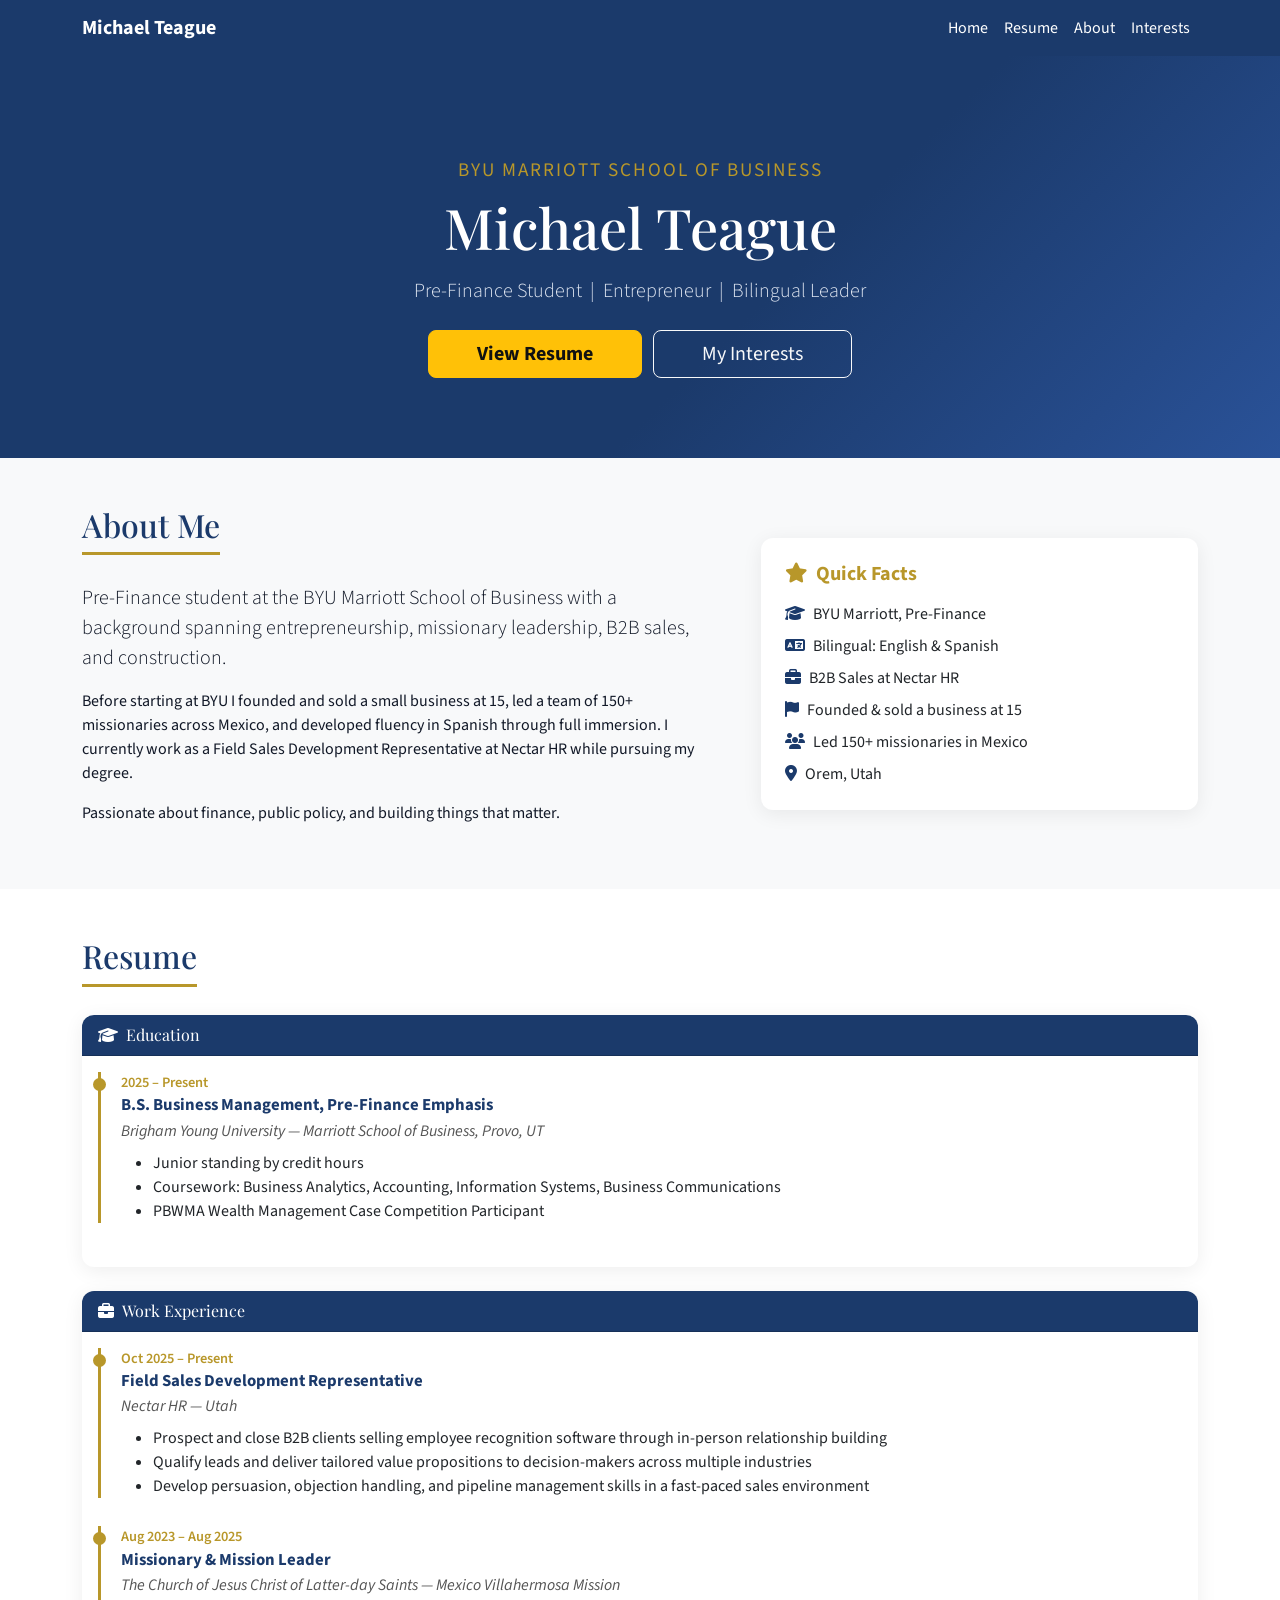
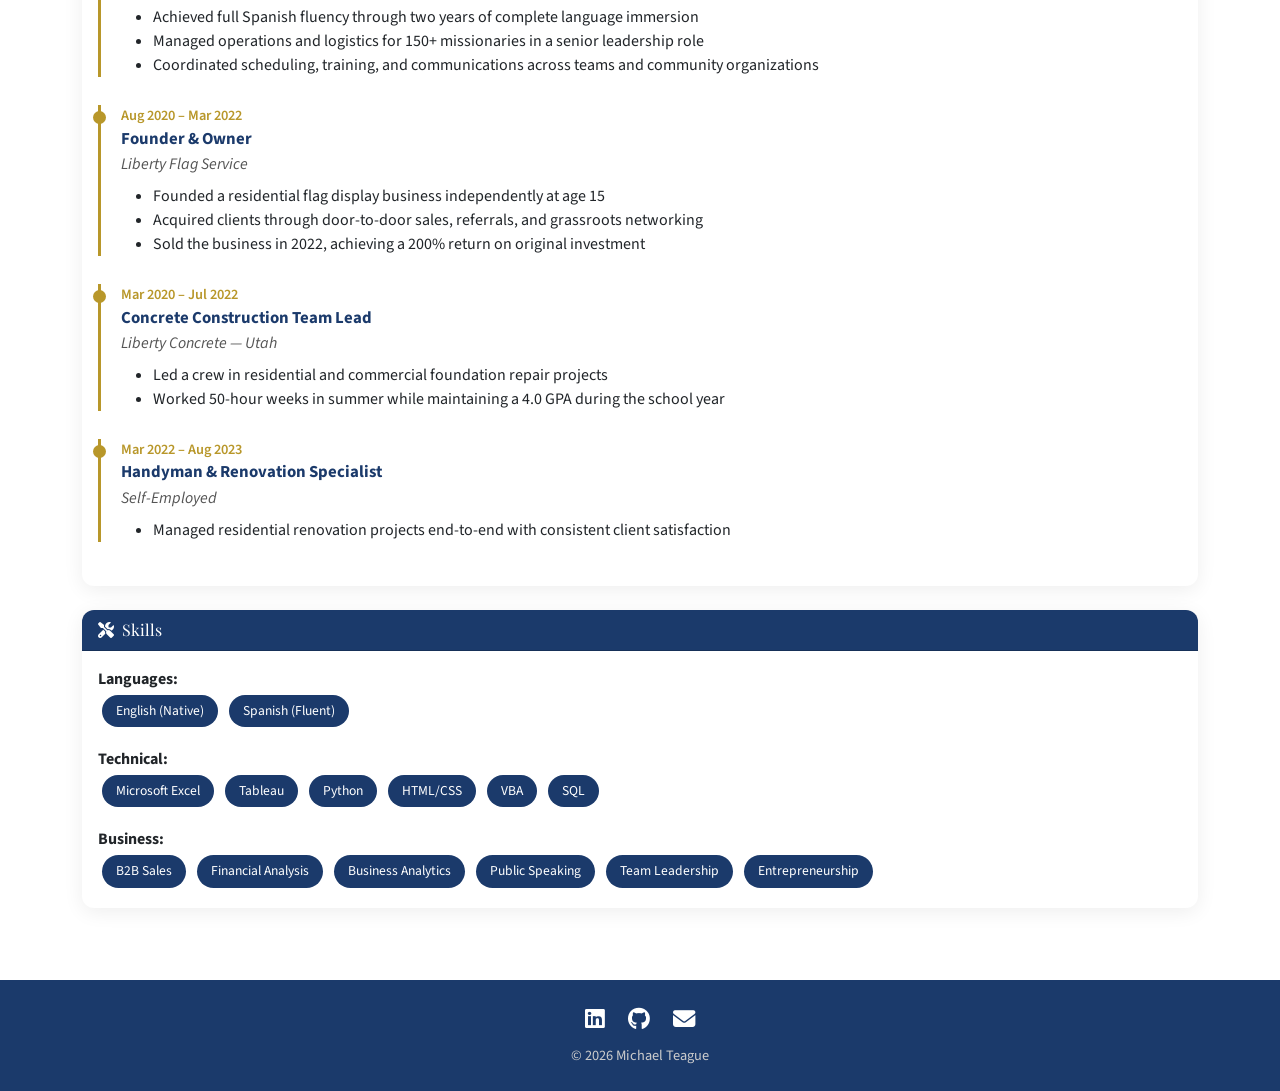
==== index.html @ 3555f316 "Add files via upload" ====
<!DOCTYPE html>
<html lang="en">
<head>
  <meta charset="UTF-8"/>
  <meta name="viewport" content="width=device-width,initial-scale=1.0"/>
  <title>Michael Teague</title>
  <link rel="stylesheet" href="https://cdn.jsdelivr.net/npm/bootstrap@5.3.2/dist/css/bootstrap.min.css"/>
  <link rel="stylesheet" href="https://cdnjs.cloudflare.com/ajax/libs/font-awesome/6.5.0/css/all.min.css"/>
  <link href="https://fonts.googleapis.com/css2?family=Playfair+Display:wght@600;700&family=Source+Sans+3:wght@300;400;600&display=swap" rel="stylesheet"/>
  <style>
    :root{--navy:#1B3A6B;--gold:#B8972A;--dark:#111827;}
    body{font-family:'Source Sans 3',sans-serif;color:var(--dark);}
    .navbar{background-color:var(--navy)!important;}
    .navbar-brand,.nav-link{color:#fff!important;}
    .nav-link:hover{color:var(--gold)!important;}
    .hero{background:linear-gradient(135deg,var(--navy) 60%,#2a5298 100%);color:white;padding:100px 0 80px;}
    .hero h1{font-family:'Playfair Display',serif;font-size:3.5rem;}
    .hero .subtitle{color:var(--gold);font-size:1.2rem;letter-spacing:2px;text-transform:uppercase;}
    .section-title{font-family:'Playfair Display',serif;color:var(--navy);border-bottom:3px solid var(--gold);padding-bottom:8px;margin-bottom:28px;display:inline-block;}
    .card{border:none;box-shadow:0 4px 20px rgba(0,0,0,.07);border-radius:12px;transition:transform .2s;}
    .card:hover{transform:translateY(-4px);}
    .card-header{background-color:var(--navy);color:white;font-family:'Playfair Display',serif;border-radius:12px 12px 0 0!important;}
    .badge-skill{background-color:var(--navy);color:white;padding:6px 14px;border-radius:20px;font-size:.85rem;display:inline-block;margin:4px;}
    .gold-accent{color:var(--gold);}
    .timeline-item{border-left:3px solid var(--gold);padding-left:20px;margin-bottom:28px;position:relative;}
    .timeline-item::before{content:'';position:absolute;left:-8px;top:6px;width:13px;height:13px;background:var(--gold);border-radius:50%;}
    .timeline-date{color:var(--gold);font-weight:600;font-size:.9rem;}
    .timeline-title{font-weight:700;color:var(--navy);font-size:1.05rem;}
    .timeline-org{color:#555;font-style:italic;}
    footer{background-color:var(--navy);color:#ccc;}
    .social-icon{font-size:1.4rem;margin:0 10px;color:white;transition:color .2s;text-decoration:none;}
    .social-icon:hover{color:var(--gold);}
  </style>
</head>
<body>
<nav class="navbar navbar-expand-lg navbar-dark sticky-top">
  <div class="container">
    <a class="navbar-brand fw-bold" href="index.html">Michael Teague</a>
    <button class="navbar-toggler" type="button" data-bs-toggle="collapse" data-bs-target="#navbarNav">
      <span class="navbar-toggler-icon"></span>
    </button>
    <div class="collapse navbar-collapse" id="navbarNav">
      <ul class="navbar-nav ms-auto">
        <li class="nav-item"><a class="nav-link" href="index.html">Home</a></li>
        <li class="nav-item"><a class="nav-link" href="#resume">Resume</a></li>
        <li class="nav-item"><a class="nav-link" href="#about">About</a></li>
        <li class="nav-item"><a class="nav-link" href="scratch.html">Interests</a></li>
      </ul>
    </div>
  </div>
</nav>

<section class="hero text-center">
  <div class="container">
    <p class="subtitle mb-2">BYU Marriott School of Business</p>
    <h1 class="mb-3">Michael Teague</h1>
    <p class="lead mb-4" style="color:#dde4f0;">Pre-Finance Student &nbsp;|&nbsp; Entrepreneur &nbsp;|&nbsp; Bilingual Leader</p>
    <a href="#resume" class="btn btn-warning btn-lg fw-bold px-5 me-2" style="color:#111;">View Resume</a>
    <a href="scratch.html" class="btn btn-outline-light btn-lg px-5">My Interests</a>
  </div>
</section>

<section class="py-5 bg-light" id="about">
  <div class="container">
    <div class="row align-items-center g-5">
      <div class="col-md-7">
        <h2 class="section-title">About Me</h2>
        <p class="lead">Pre-Finance student at the BYU Marriott School of Business with a background spanning entrepreneurship, missionary leadership, B2B sales, and construction.</p>
        <p>Before starting at BYU I founded and sold a small business at 15, led a team of 150+ missionaries across Mexico, and developed fluency in Spanish through full immersion. I currently work as a Field Sales Development Representative at Nectar HR while pursuing my degree.</p>
        <p>Passionate about finance, public policy, and building things that matter.</p>
      </div>
      <div class="col-md-5">
        <div class="card p-4">
          <h5 class="gold-accent fw-bold mb-3"><i class="fas fa-star me-2"></i>Quick Facts</h5>
          <ul class="list-unstyled mb-0">
            <li class="mb-2"><i class="fas fa-graduation-cap me-2" style="color:var(--navy)"></i>BYU Marriott, Pre-Finance</li>
            <li class="mb-2"><i class="fas fa-language me-2" style="color:var(--navy)"></i>Bilingual: English &amp; Spanish</li>
            <li class="mb-2"><i class="fas fa-briefcase me-2" style="color:var(--navy)"></i>B2B Sales at Nectar HR</li>
            <li class="mb-2"><i class="fas fa-flag me-2" style="color:var(--navy)"></i>Founded &amp; sold a business at 15</li>
            <li class="mb-2"><i class="fas fa-users me-2" style="color:var(--navy)"></i>Led 150+ missionaries in Mexico</li>
            <li><i class="fas fa-map-marker-alt me-2" style="color:var(--navy)"></i>Orem, Utah</li>
          </ul>
        </div>
      </div>
    </div>
  </div>
</section>

<section class="py-5" id="resume">
  <div class="container">
    <h2 class="section-title">Resume</h2>
    <div class="card mb-4">
      <div class="card-header"><i class="fas fa-graduation-cap me-2"></i>Education</div>
      <div class="card-body">
        <div class="timeline-item">
          <div class="timeline-date">2025 – Present</div>
          <div class="timeline-title">B.S. Business Management, Pre-Finance Emphasis</div>
          <div class="timeline-org">Brigham Young University — Marriott School of Business, Provo, UT</div>
          <ul class="mt-2">
            <li>Junior standing by credit hours</li>
            <li>Coursework: Business Analytics, Accounting, Information Systems, Business Communications</li>
            <li>PBWMA Wealth Management Case Competition Participant</li>
          </ul>
        </div>
      </div>
    </div>
    <div class="card mb-4">
      <div class="card-header"><i class="fas fa-briefcase me-2"></i>Work Experience</div>
      <div class="card-body">
        <div class="timeline-item">
          <div class="timeline-date">Oct 2025 – Present</div>
          <div class="timeline-title">Field Sales Development Representative</div>
          <div class="timeline-org">Nectar HR — Utah</div>
          <ul class="mt-2">
            <li>Prospect and close B2B clients selling employee recognition software through in-person relationship building</li>
            <li>Qualify leads and deliver tailored value propositions to decision-makers across multiple industries</li>
            <li>Develop persuasion, objection handling, and pipeline management skills in a fast-paced sales environment</li>
          </ul>
        </div>
        <div class="timeline-item">
          <div class="timeline-date">Aug 2023 – Aug 2025</div>
          <div class="timeline-title">Missionary &amp; Mission Leader</div>
          <div class="timeline-org">The Church of Jesus Christ of Latter-day Saints — Mexico Villahermosa Mission</div>
          <ul class="mt-2">
            <li>Achieved full Spanish fluency through two years of complete language immersion</li>
            <li>Managed operations and logistics for 150+ missionaries in a senior leadership role</li>
            <li>Coordinated scheduling, training, and communications across teams and community organizations</li>
          </ul>
        </div>
        <div class="timeline-item">
          <div class="timeline-date">Aug 2020 – Mar 2022</div>
          <div class="timeline-title">Founder &amp; Owner</div>
          <div class="timeline-org">Liberty Flag Service</div>
          <ul class="mt-2">
            <li>Founded a residential flag display business independently at age 15</li>
            <li>Acquired clients through door-to-door sales, referrals, and grassroots networking</li>
            <li>Sold the business in 2022, achieving a 200% return on original investment</li>
          </ul>
        </div>
        <div class="timeline-item">
          <div class="timeline-date">Mar 2020 – Jul 2022</div>
          <div class="timeline-title">Concrete Construction Team Lead</div>
          <div class="timeline-org">Liberty Concrete — Utah</div>
          <ul class="mt-2">
            <li>Led a crew in residential and commercial foundation repair projects</li>
            <li>Worked 50-hour weeks in summer while maintaining a 4.0 GPA during the school year</li>
          </ul>
        </div>
        <div class="timeline-item">
          <div class="timeline-date">Mar 2022 – Aug 2023</div>
          <div class="timeline-title">Handyman &amp; Renovation Specialist</div>
          <div class="timeline-org">Self-Employed</div>
          <ul class="mt-2">
            <li>Managed residential renovation projects end-to-end with consistent client satisfaction</li>
          </ul>
        </div>
      </div>
    </div>
    <div class="card mb-4">
      <div class="card-header"><i class="fas fa-tools me-2"></i>Skills</div>
      <div class="card-body">
        <div class="mb-3"><strong>Languages:</strong><br/>
          <span class="badge-skill">English (Native)</span>
          <span class="badge-skill">Spanish (Fluent)</span>
        </div>
        <div class="mb-3"><strong>Technical:</strong><br/>
          <span class="badge-skill">Microsoft Excel</span>
          <span class="badge-skill">Tableau</span>
          <span class="badge-skill">Python</span>
          <span class="badge-skill">HTML/CSS</span>
          <span class="badge-skill">VBA</span>
          <span class="badge-skill">SQL</span>
        </div>
        <div><strong>Business:</strong><br/>
          <span class="badge-skill">B2B Sales</span>
          <span class="badge-skill">Financial Analysis</span>
          <span class="badge-skill">Business Analytics</span>
          <span class="badge-skill">Public Speaking</span>
          <span class="badge-skill">Team Leadership</span>
          <span class="badge-skill">Entrepreneurship</span>
        </div>
      </div>
    </div>
  </div>
</section>

<footer class="py-4 text-center">
  <div class="container">
    <div class="mb-2">
      <a href="https://www.linkedin.com/in/michael-teague" target="_blank" class="social-icon"><i class="fab fa-linkedin"></i></a>
      <a href="https://github.com/1mjteague-svg" target="_blank" class="social-icon"><i class="fab fa-github"></i></a>
      <a href="mailto:1mjteague@gmail.com" class="social-icon"><i class="fas fa-envelope"></i></a>
    </div>
    <p class="mb-0" style="font-size:.9rem;">&copy; 2026 Michael Teague</p>
  </div>
</footer>
<script src="https://cdn.jsdelivr.net/npm/bootstrap@5.3.2/dist/js/bootstrap.bundle.min.js"></script>
</body>
</html>
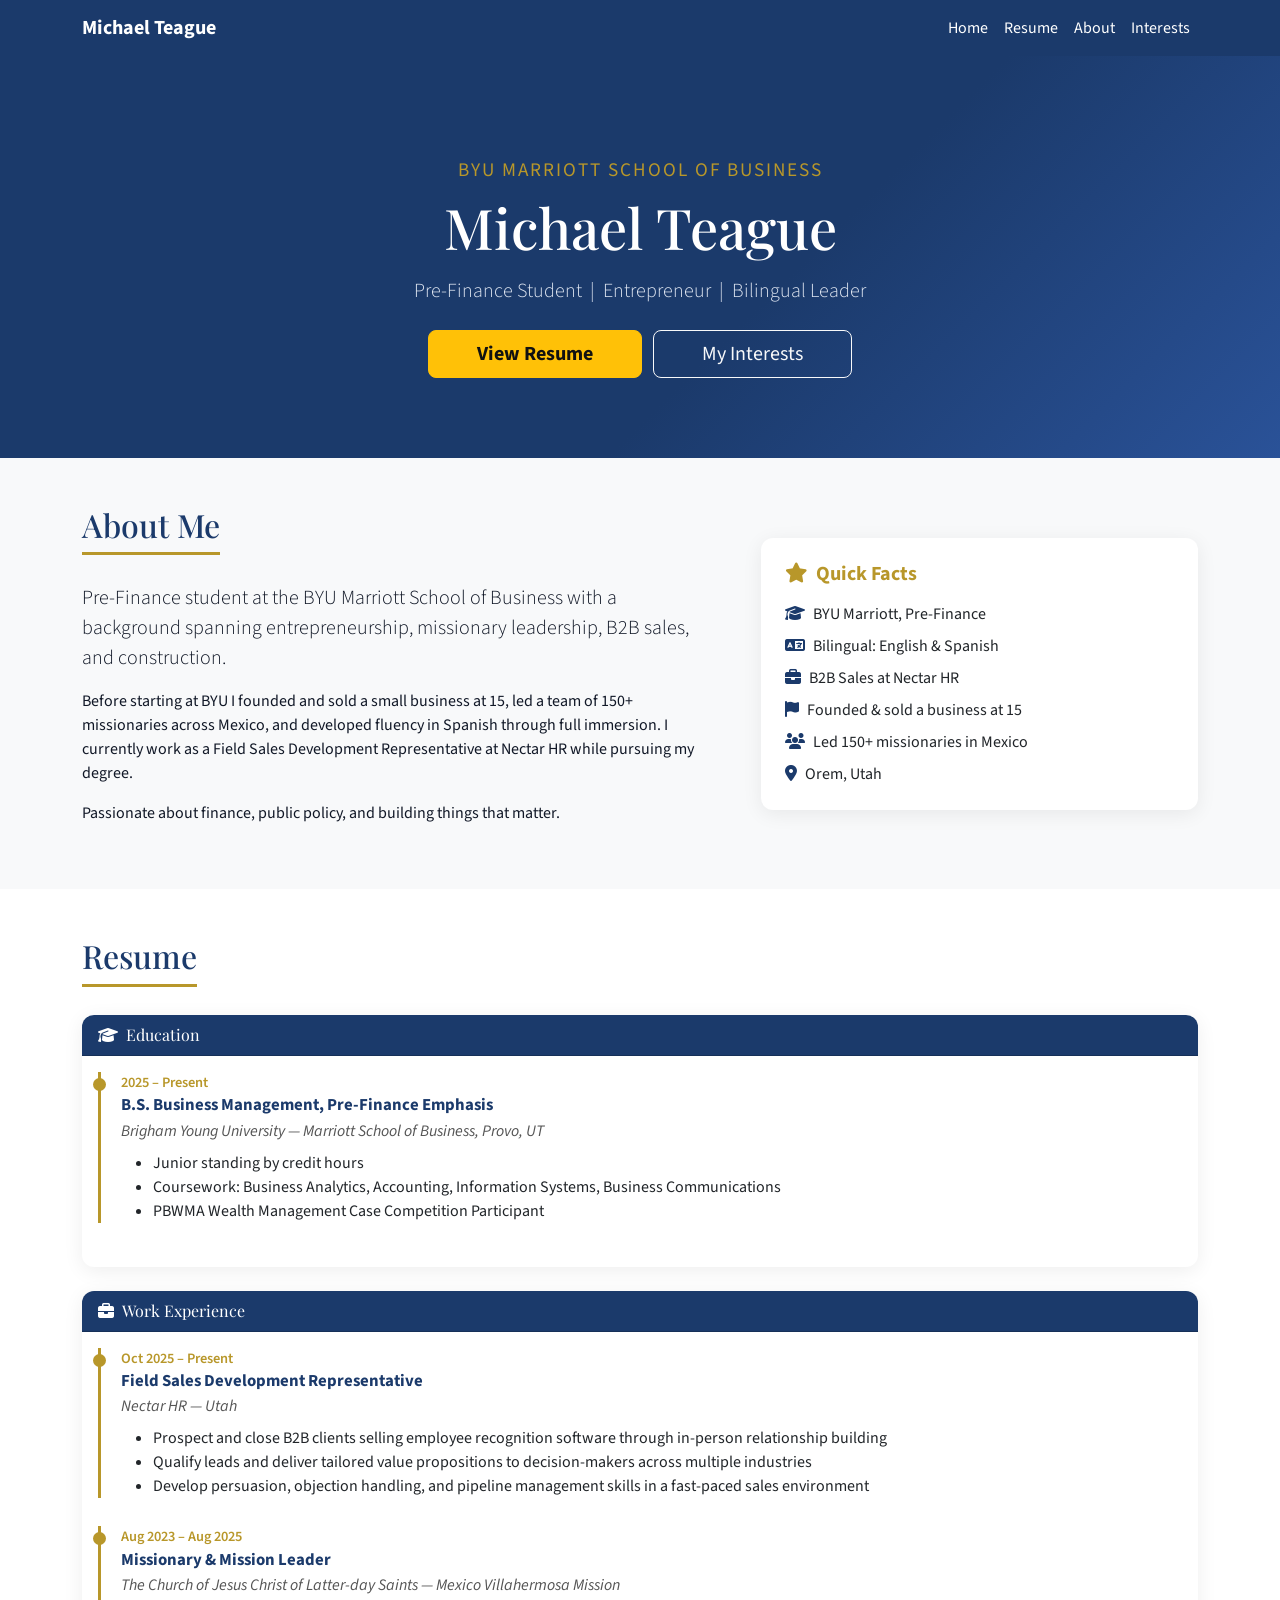
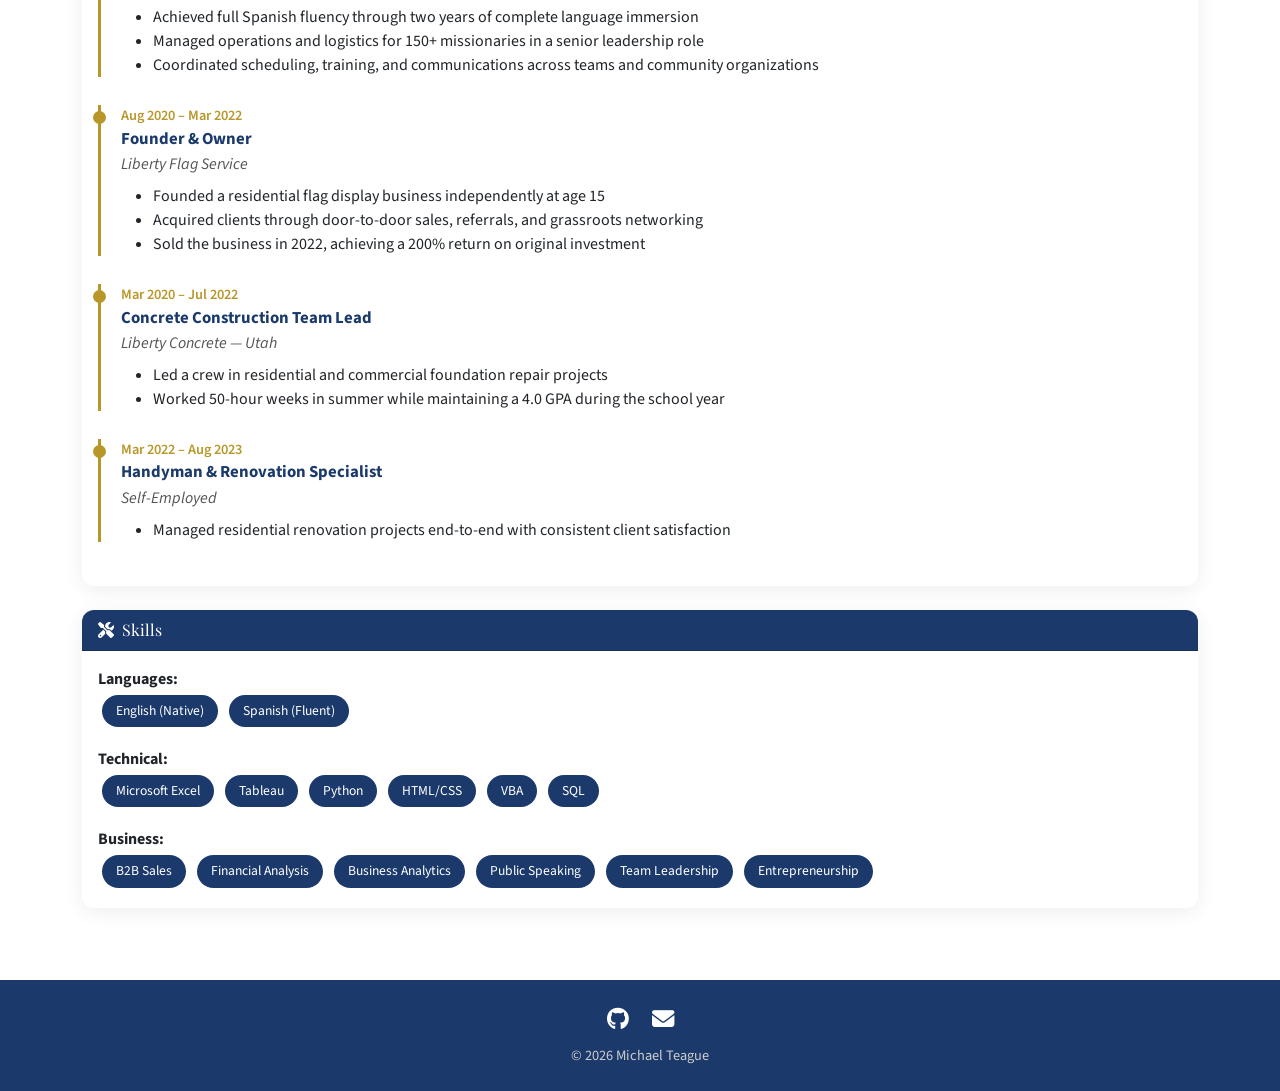
==== commit 42371c40: "Rename index (1).html to index.html" ====
--- a/index.html
+++ b/index.html
@@ -187,7 +187,6 @@
 <footer class="py-4 text-center">
   <div class="container">
     <div class="mb-2">
-      <a href="https://www.linkedin.com/in/michael-teague" target="_blank" class="social-icon"><i class="fab fa-linkedin"></i></a>
       <a href="https://github.com/1mjteague-svg" target="_blank" class="social-icon"><i class="fab fa-github"></i></a>
       <a href="mailto:1mjteague@gmail.com" class="social-icon"><i class="fas fa-envelope"></i></a>
     </div>
